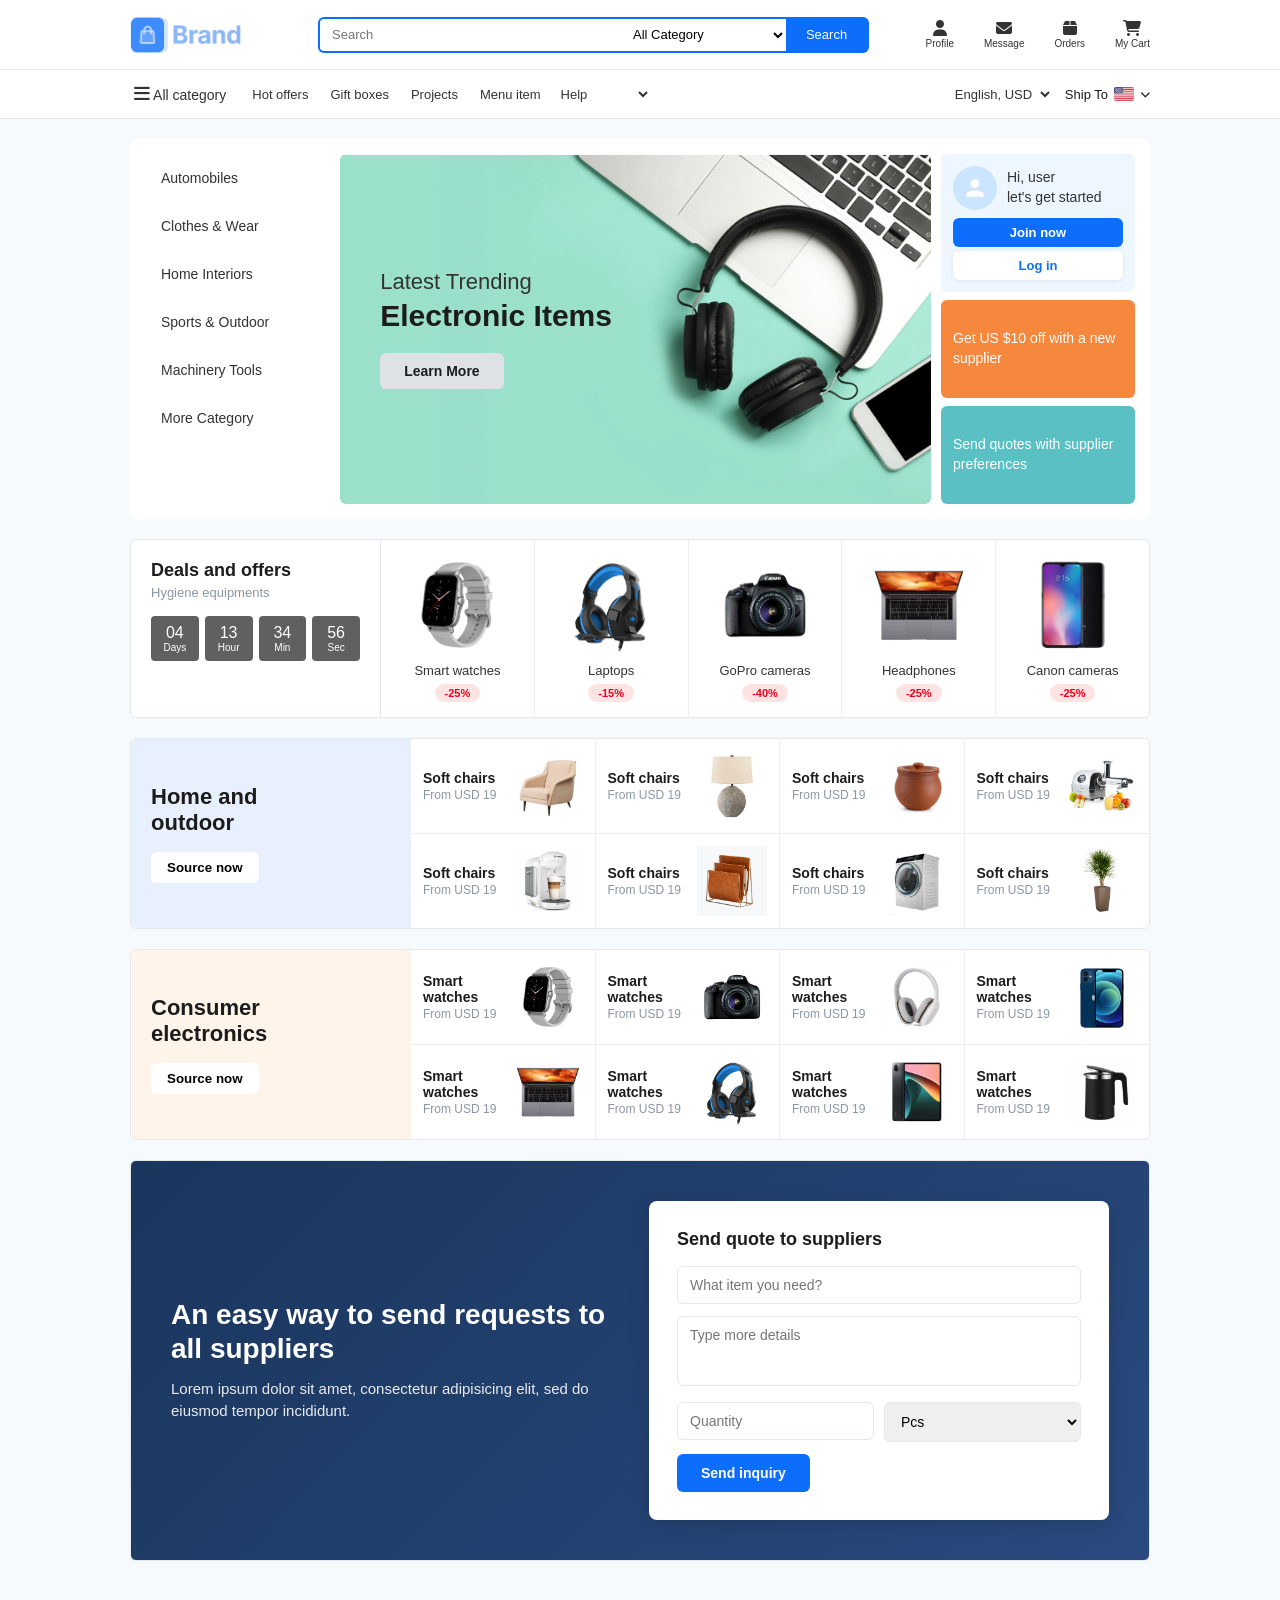
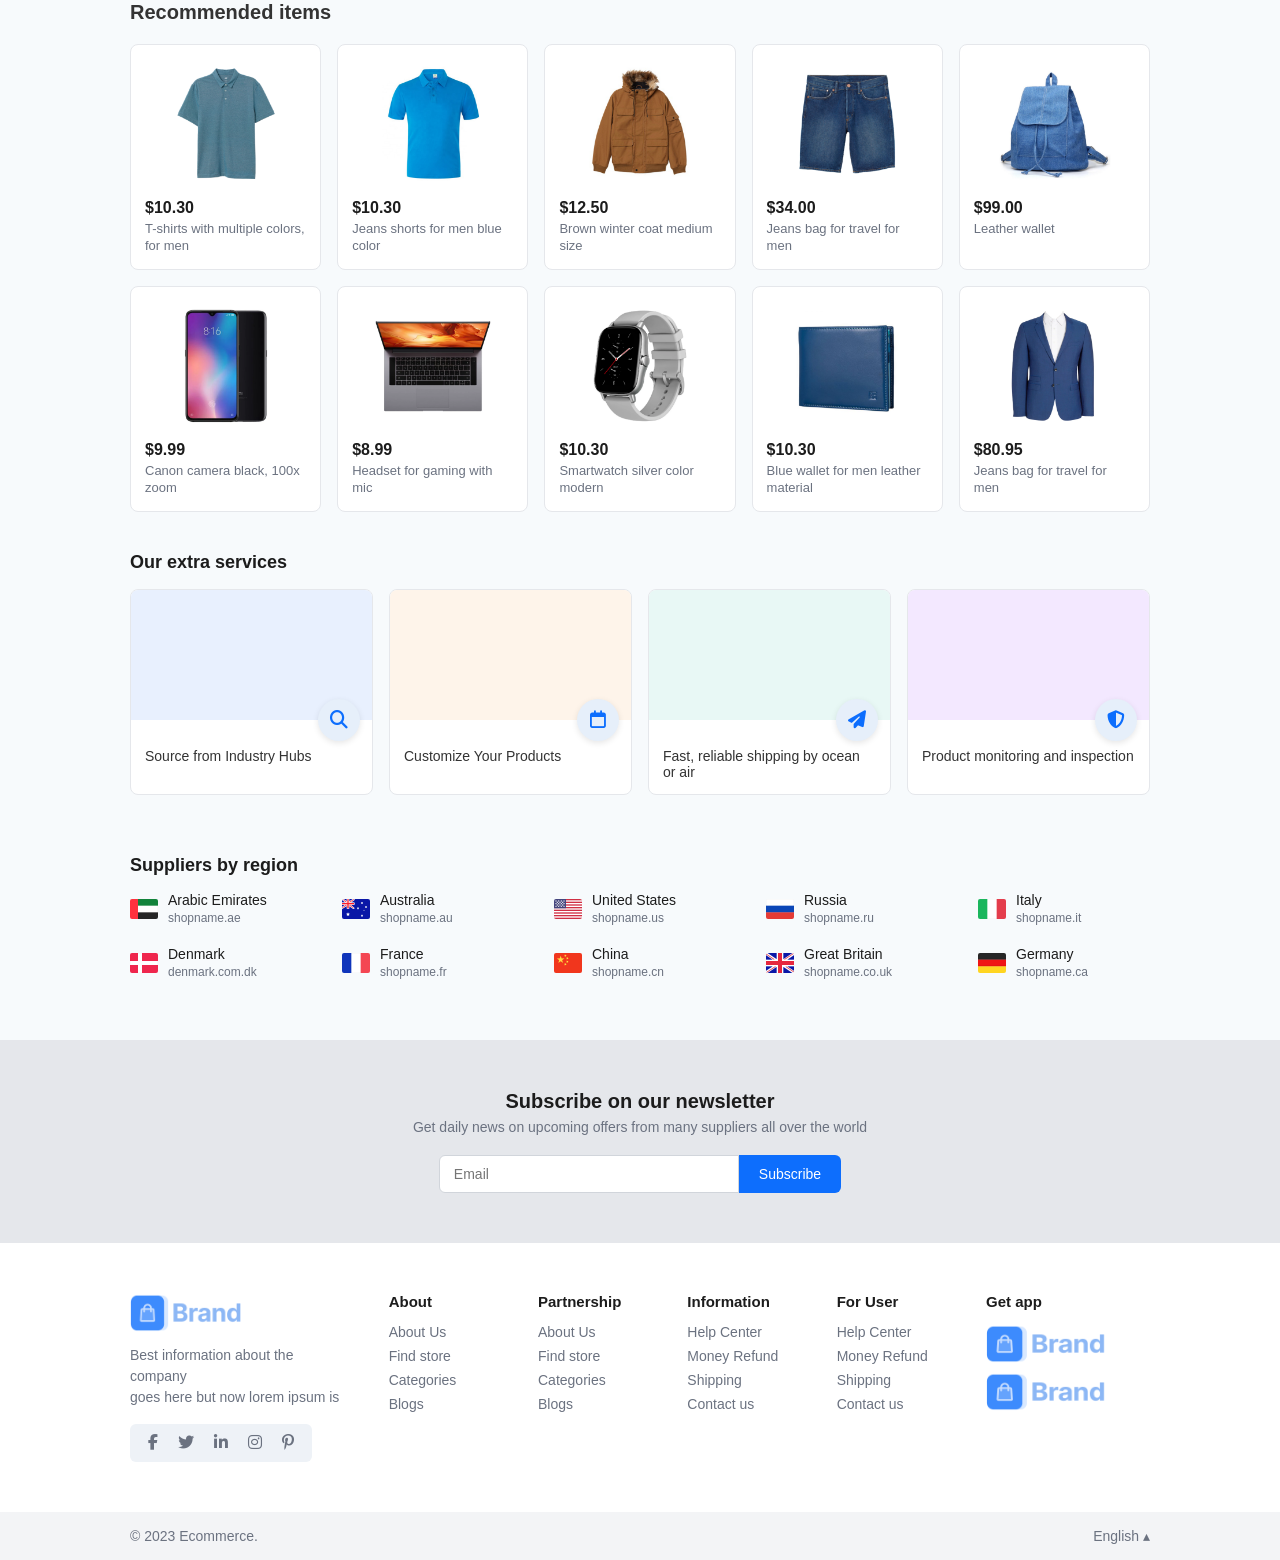
==== index.html @ 54fa9e5b "Initial commit: complete ecommerce frontend with Home, Product Listing, Product Details, and Cart pa" ====
<!DOCTYPE html>
<html lang="en">
<head>
  <meta charset="UTF-8">
  <meta name="viewport" content="width=device-width, initial-scale=1.0">
  <title>Ecommerce - Home</title>
  <link rel="stylesheet" href="https://cdnjs.cloudflare.com/ajax/libs/font-awesome/6.5.0/css/all.min.css">
  <link rel="stylesheet" href="style.css">
</head>
<body>

<header>
  <div id="header">
    <button id="hamburger" class="ham" aria-label="Open menu">
      <i class="fa-solid fa-bars"></i>
    </button>
    <div class="logo">
      <a href="index.html"><img src="assets/Layout/Brand/logo-colored.png" alt="logo"></a>
    </div>
    <form class="search_bar" role="search">
      <input class="search" type="search" placeholder="Search">
      <select class="category">
        <option>All Category</option>
        <option>Clothing</option>
        <option>Tech Devices</option>
        <option>Home Interior</option>
      </select>
      <button class="search_btn" type="submit">Search</button>
    </form>
    <div class="head-icons">
      <a href="#" class="icon"><i class="fa-solid fa-user"></i><span>Profile</span></a>
      <a href="#" class="icon"><i class="fa-solid fa-envelope"></i><span>Message</span></a>
      <a href="#" class="icon"><i class="fa-solid fa-box"></i><span>Orders</span></a>
      <a href="cart.html" class="icon"><i class="fa-solid fa-cart-shopping"></i><span>My Cart</span></a>
    </div>
  </div>
</header>

<nav id="mobile-drawer" class="mobile-drawer" aria-hidden="true">
  <button id="drawer-close" class="drawer-close"><i class="fa-solid fa-xmark"></i></button>
  <ul>
    <li><a href="list_view.html">All category</a></li>
    <li><a href="#">Hot offers</a></li>
    <li><a href="#">Gift boxes</a></li>
    <li><a href="#">Projects</a></li>
    <li><a href="#">Help</a></li>
  </ul>
</nav>

<div class="main-nav">
  <div class="main-nav-inner">
    <div class="nav-left">
      <button class="hamburger">
        <a href="list_view.html"><i class="fas fa-bars"></i><span> All category</span></a>
      </button>
      <ul class="nav-links">
        <li><a href="list_view.html">Hot offers</a></li>
        <li><a href="list_view.html">Gift boxes</a></li>
        <li><a href="list_view.html">Projects</a></li>
        <li><a href="list_view.html">Menu item</a></li>
        <li>
          <select>
            <option>Help</option>
            <option>Help Center</option>
            <option>Contact Us</option>
            <option>How to Buy</option>
          </select>
        </li>
      </ul>
    </div>
    <div class="nav-right">
      <select>
        <option>English, USD</option>
        <option>Urdu, PKR</option>
      </select>
      <div class="ship-to" id="shipToDropdown">
        <span>Ship To</span>
        <img src="assets/Layout1/Image/flags/us.png" alt="US" class="flag-icon">
        <i class="fa-solid fa-chevron-down" style="font-size:10px"></i>
        <div class="dropdown-content" id="shipDropdown">
          <a href="#" data-flag="us"><img src="assets/Layout1/Image/flags/us.png" alt="US"> United States</a>
          <a href="#" data-flag="de"><img src="assets/Layout1/Image/flags/de.png" alt="DE"> Germany</a>
          <a href="#" data-flag="ae"><img src="assets/Layout1/Image/flags/ae.png" alt="AE"> UAE</a>
          <a href="#" data-flag="gb"><img src="assets/Layout1/Image/flags/gb.png" alt="GB"> United Kingdom</a>
          <a href="#" data-flag="cn"><img src="assets/Layout1/Image/flags/cn.png" alt="CN"> China</a>
        </div>
      </div>
    </div>
  </div>
</div>

<div class="hero_section">

  <div class="section1">
    <div class="type_list">
      <ul>
        <li><a href="#">Automobiles</a></li>
        <li><a href="#">Clothes & Wear</a></li>
        <li><a href="#">Home Interiors</a></li>
        <li><a href="#">Sports & Outdoor</a></li>
        <li><a href="#">Machinery Tools</a></li>
        <li><a href="#">More Category</a></li>
      </ul>
    </div>
    <div class="image_sec">
      <div class="img_content">
        <p class="p">Latest Trending</p>
        <h2>Electronic Items</h2>
        <button class="learn-more">Learn More</button>
      </div>
    </div>
    <div class="widget-container">
      <div class="card card-user">
        <div class="user-header">
          <div class="avatar">
            <svg viewBox="0 0 24 24"><path d="M12 12c2.21 0 4-1.79 4-4s-1.79-4-4-4-4 1.79-4 4 1.79 4 4 4zm0 2c-2.67 0-8 1.34-8 4v2h16v-2c0-2.66-5.33-4-8-4z"/></svg>
          </div>
          <div class="greeting">Hi, user<br>let's get started</div>
        </div>
        <div class="btn-group">
          <button class="btn btn-primary">Join now</button>
          <button class="btn btn-secondary">Log in</button>
        </div>
      </div>
      <div class="card card-promo">
        <p>Get US $10 off with a new supplier</p>
      </div>
      <div class="card card-quote">
        <p>Send quotes with supplier preferences</p>
      </div>
    </div>
  </div>

  <div class="section-wrapper">
    <div class="deals-info">
      <h3>Deals and offers</h3>
      <p>Hygiene equipments</p>
      <div class="countdown">
        <div class="timer-box">04 <span>Days</span></div>
        <div class="timer-box">13 <span>Hour</span></div>
        <div class="timer-box">34 <span>Min</span></div>
        <div class="timer-box">56 <span>Sec</span></div>
      </div>
    </div>
    <div class="deals-flex-container">
      <div class="deal-item">
        <img src="assets/Image/tech/tech-8.png" alt="Watch">
        <p>Smart watches</p>
        <span class="discount-tag">-25%</span>
      </div>
      <div class="deal-item">
        <img src="assets/Image/tech/tech-5.png" alt="Laptop">
        <p>Laptops</p>
        <span class="discount-tag">-15%</span>
      </div>
      <div class="deal-item">
        <img src="assets/Image/tech/tech-6.png" alt="GoPro">
        <p>GoPro cameras</p>
        <span class="discount-tag">-40%</span>
      </div>
      <div class="deal-item">
        <img src="assets/Image/tech/tech-7.png" alt="Headphones">
        <p>Headphones</p>
        <span class="discount-tag">-25%</span>
      </div>
      <div class="deal-item">
        <img src="assets/Image/tech/tech-3.png" alt="Camera">
        <p>Canon cameras</p>
        <span class="discount-tag">-25%</span>
      </div>
    </div>
  </div>

  <div class="section-wrapper">
    <div class="banner-side" style="background:#e8f0fe;">
      <div class="banner_content">
        <h3>Home and <br> outdoor</h3>
        <button class="source-btn">Source now</button>
      </div>
    </div>
    <div class="items-container-flex">
      <div class="flex-item">
        <div class="text"><h4>Soft chairs</h4><p>From USD 19</p></div>
        <img src="assets/Image/interior/interior-1.png" alt="">
      </div>
      <div class="flex-item">
        <div class="text"><h4>Soft chairs</h4><p>From USD 19</p></div>
        <img src="assets/Image/interior/interior-6.png" alt="">
      </div>
      <div class="flex-item">
        <div class="text"><h4>Soft chairs</h4><p>From USD 19</p></div>
        <img src="assets/Image/interior/interior-3.png" alt="">
      </div>
      <div class="flex-item">
        <div class="text"><h4>Soft chairs</h4><p>From USD 19</p></div>
        <img src="assets/Image/interior/interior-9.png" alt="">
      </div>
      <div class="flex-item">
        <div class="text"><h4>Soft chairs</h4><p>From USD 19</p></div>
        <img src="assets/Image/interior/interior-8.png" alt="">
      </div>
      <div class="flex-item">
        <div class="text"><h4>Soft chairs</h4><p>From USD 19</p></div>
        <img src="assets/Image/interior/interior-7.png" alt="">
      </div>
      <div class="flex-item">
        <div class="text"><h4>Soft chairs</h4><p>From USD 19</p></div>
        <img src="assets/Image/interior/interior-10.png" alt="">
      </div>
      <div class="flex-item">
        <div class="text"><h4>Soft chairs</h4><p>From USD 19</p></div>
        <img src="assets/Image/interior/interior-4.png" alt="">
      </div>
    </div>
  </div>

  <div class="section-wrapper">
    <div class="banner-side" style="background:#fef4ea;">
      <div class="banner_content">
        <h3>Consumer <br> electronics</h3>
        <button class="source-btn">Source now</button>
      </div>
    </div>
    <div class="items-container-flex">
      <div class="flex-item">
        <div class="text"><h4>Smart watches</h4><p>From USD 19</p></div>
        <img src="assets/Image/tech/tech-8.png" alt="">
      </div>
      <div class="flex-item">
        <div class="text"><h4>Smart watches</h4><p>From USD 19</p></div>
        <img src="assets/Image/tech/tech-6.png" alt="">
      </div>
      <div class="flex-item">
        <div class="text"><h4>Smart watches</h4><p>From USD 19</p></div>
        <img src="assets/Image/tech/tech-9.png" alt="">
      </div>
      <div class="flex-item">
        <div class="text"><h4>Smart watches</h4><p>From USD 19</p></div>
        <img src="assets/Image/tech/tech-4.png" alt="">
      </div>
      <div class="flex-item">
        <div class="text"><h4>Smart watches</h4><p>From USD 19</p></div>
        <img src="assets/Image/tech/tech-7.png" alt="">
      </div>
      <div class="flex-item">
        <div class="text"><h4>Smart watches</h4><p>From USD 19</p></div>
        <img src="assets/Image/tech/tech-5.png" alt="">
      </div>
      <div class="flex-item">
        <div class="text"><h4>Smart watches</h4><p>From USD 19</p></div>
        <img src="assets/Image/tech/tech-2.png" alt="">
      </div>
      <div class="flex-item">
        <div class="text"><h4>Smart watches</h4><p>From USD 19</p></div>
        <img src="assets/Image/tech/tech-10.png" alt="">
      </div>
    </div>
  </div>

  <div class="section-wrapper section-5">
    <div class="inquiry-content">
      <h2>An easy way to send requests to all suppliers</h2>
      <p>Lorem ipsum dolor sit amet, consectetur adipisicing elit, sed do eiusmod tempor incididunt.</p>
    </div>
    <div class="inquiry-form-card">
      <h3>Send quote to suppliers</h3>
      <form action="#">
        <div class="form-group">
          <input type="text" placeholder="What item you need?">
        </div>
        <div class="form-group">
          <textarea placeholder="Type more details"></textarea>
        </div>
        <div class="form-row-flex">
          <div class="form-group">
            <input type="number" placeholder="Quantity">
          </div>
          <div class="form-group">
            <select>
              <option>Pcs</option>
              <option>Kg</option>
              <option>Ltr</option>
            </select>
          </div>
        </div>
        <button type="submit" class="btn-inquiry">Send inquiry</button>
      </form>
    </div>
  </div>

  <div class="main-Section_6">
    <h2 class="ttl">Recommended items</h2>
    <div class="grid-container" id="grid-container"></div>
  </div>

  <div class="services-wrapper">
    <h3>Our extra services</h3>
    <div class="services-grid">
      <div class="service-card">
        <div class="service-img" style="background:#e8f0fe;">
          <div class="service-icon"><i class="fa-solid fa-magnifying-glass"></i></div>
        </div>
        <div class="service-body">Source from Industry Hubs</div>
      </div>
      <div class="service-card">
        <div class="service-img" style="background:#fef4ea;">
          <div class="service-icon"><i class="fa-regular fa-calendar"></i></div>
        </div>
        <div class="service-body">Customize Your Products</div>
      </div>
      <div class="service-card">
        <div class="service-img" style="background:#e8f8f5;">
          <div class="service-icon"><i class="fa-solid fa-paper-plane"></i></div>
        </div>
        <div class="service-body">Fast, reliable shipping by ocean or air</div>
      </div>
      <div class="service-card">
        <div class="service-img" style="background:#f3e8ff;">
          <div class="service-icon"><i class="fa-solid fa-shield-halved"></i></div>
        </div>
        <div class="service-body">Product monitoring and inspection</div>
      </div>
    </div>
  </div>

  <div class="suppliers">
    <h3>Suppliers by region</h3>
    <div class="suppliers-grid">
      <div class="supplier"><img src="assets/Layout1/Image/flags/ae.png"><div><span>Arabic Emirates</span><small>shopname.ae</small></div></div>
      <div class="supplier"><img src="assets/Layout1/Image/flags/au.png"><div><span>Australia</span><small>shopname.au</small></div></div>
      <div class="supplier"><img src="assets/Layout1/Image/flags/us.png"><div><span>United States</span><small>shopname.us</small></div></div>
      <div class="supplier"><img src="assets/Layout1/Image/flags/ru.png"><div><span>Russia</span><small>shopname.ru</small></div></div>
      <div class="supplier"><img src="assets/Layout1/Image/flags/it.png"><div><span>Italy</span><small>shopname.it</small></div></div>
      <div class="supplier"><img src="assets/Layout1/Image/flags/dk.png"><div><span>Denmark</span><small>denmark.com.dk</small></div></div>
      <div class="supplier"><img src="assets/Layout1/Image/flags/fr.png"><div><span>France</span><small>shopname.fr</small></div></div>
      <div class="supplier"><img src="assets/Layout1/Image/flags/cn.png"><div><span>China</span><small>shopname.cn</small></div></div>
      <div class="supplier"><img src="assets/Layout1/Image/flags/gb.png"><div><span>Great Britain</span><small>shopname.co.uk</small></div></div>
      <div class="supplier"><img src="assets/Layout1/Image/flags/de.png"><div><span>Germany</span><small>shopname.ca</small></div></div>
    </div>
  </div>

</div>

<div class="newsletter">
  <div class="newsletter-inner">
    <h3>Subscribe on our newsletter</h3>
    <p>Get daily news on upcoming offers from many suppliers all over the world</p>
    <div class="newsletter-form">
      <input type="email" placeholder="Email">
      <button>Subscribe</button>
    </div>
  </div>
</div>

<div class="footer">
  <div class="footer-grid">
    <div>
      <div class="brand"><img src="assets/Layout/Brand/logo-colored.png" alt=""></div>
      <p>Best information about the company <br> goes here but now lorem ipsum is</p>
      <div class="social">
        <a href="#"><i class="fa-brands fa-facebook-f"></i></a>
        <a href="#"><i class="fa-brands fa-twitter"></i></a>
        <a href="#"><i class="fa-brands fa-linkedin-in"></i></a>
        <a href="#"><i class="fa-brands fa-instagram"></i></a>
        <a href="#"><i class="fa-brands fa-pinterest-p"></i></a>
      </div>
    </div>
    <div>
      <h6>About</h6>
      <ul>
        <li>About Us</li>
        <li>Find store</li>
        <li>Categories</li>
        <li>Blogs</li>
      </ul>
    </div>
    <div>
      <h6>Partnership</h6>
      <ul>
        <li>About Us</li>
        <li>Find store</li>
        <li>Categories</li>
        <li>Blogs</li>
      </ul>
    </div>
    <div>
      <h6>Information</h6>
      <ul>
        <li>Help Center</li>
        <li>Money Refund</li>
        <li>Shipping</li>
        <li>Contact us</li>
      </ul>
    </div>
    <div>
      <h6>For User</h6>
      <ul>
        <li>Help Center</li>
        <li>Money Refund</li>
        <li>Shipping</li>
        <li>Contact us</li>
      </ul>
    </div>
    <div class="apps">
      <h6>Get app</h6>
      <img src="assets/Layout/Brand/logo-colored.png" alt="App Store" style="height:40px;margin-bottom:8px">
      <img src="assets/Layout/Brand/logo-colored.png" alt="Google Play" style="height:40px">
    </div>
  </div>
</div>

<div class="bottom-bar">
  <div class="bottom-inner">
    <span>&copy; 2023 Ecommerce.</span>
    <span>English &blacktriangle;</span>
  </div>
</div>

<script src="script.js"></script>
</body>
</html>
---- style.css ----
* {
  margin: 0;
  padding: 0;
  box-sizing: border-box;
}

body {
  font-family: -apple-system, BlinkMacSystemFont, "Segoe UI", Roboto, Helvetica, Arial, sans-serif;
  background: #f7fafc;
  color: #1c1c1c;
  width: 100%;
}

a { text-decoration: none; color: inherit; }
ul { list-style: none; }
img { max-width: 100%; display: block; }
button { cursor: pointer; font-family: inherit; }
input, select, textarea { font-family: inherit; outline: none; }

.container {
  max-width: 1440px;
  margin: 0 auto;
  padding: 0 130px;
}

header {
  width: 100%;
  height: 70px;
  background: #fff;
  border-bottom: 1px solid #e5e7eb;
  display: flex;
  align-items: center;
}

#header {
  display: flex;
  align-items: center;
  justify-content: space-between;
  width: 100%;
  max-width: 1440px;
  margin: 0 auto;
  padding: 0 130px;
  height: 50px;
}

.ham { display: none; background: none; border: none; font-size: 22px; color: #333; }

.logo img { height: 40px; width: auto; }

.search_bar {
  display: flex;
  align-items: center;
  width: 54%;
  height: 36px;
}

.search_bar .search {
  width: 55%;
  height: 100%;
  padding: 0 12px;
  border: 2px solid #0d6efd;
  border-right: none;
  border-radius: 6px 0 0 6px;
  font-size: 13px;
}

.search_bar .category {
  width: 30%;
  height: 100%;
  border: 2px solid #0d6efd;
  border-left: none;
  border-right: none;
  padding: 0 8px;
  font-size: 13px;
  background: #fff;
  cursor: pointer;
}

.search_btn {
  width: 15%;
  height: 100%;
  border: 2px solid #0d6efd;
  border-left: none;
  border-radius: 0 6px 6px 0;
  background: #0d6efd;
  color: #fff;
  font-size: 13px;
  font-weight: 500;
  transition: background 0.2s;
}

.search_btn:hover { background: #0b5ed7; }

.head-icons {
  width: 22%;
  display: flex;
  justify-content: space-between;
}

.head-icons .icon {
  display: flex;
  flex-direction: column;
  align-items: center;
  font-size: 10px;
  color: #333;
  transition: color 0.2s;
}

.head-icons .icon i { font-size: 16px; margin-bottom: 2px; }
.head-icons .icon:hover { color: #0d6efd; }

.main-nav {
  width: 100%;
  background: #fff;
  border-bottom: 1px solid #e5e7eb;
  display: flex;
  justify-content: center;
}

.main-nav-inner {
  display: flex;
  justify-content: space-between;
  align-items: center;
  width: 100%;
  max-width: 1440px;
  padding: 0 130px;
  height: 48px;
}

.nav-left { display: flex; align-items: center; gap: 4px; }

.hamburger {
  display: flex;
  align-items: center;
  gap: 6px;
  background: none;
  border: none;
  font-size: 14px;
  font-weight: 500;
  color: #333;
  padding: 4px 12px 4px 4px;
}

.hamburger i { font-size: 18px; }
.hamburger:hover { color: #0d6efd; }

.nav-links { display: flex; align-items: center; gap: 2px; }

.nav-links li a {
  font-size: 13px;
  color: #333;
  padding: 6px 10px;
  border-radius: 4px;
  transition: all 0.2s;
}

.nav-links li a:hover { color: #0d6efd; background: #f0f4ff; }

.nav-links select {
  font-size: 13px;
  border: none;
  background: none;
  padding: 6px 4px;
  cursor: pointer;
  color: #333;
}

.nav-right { display: flex; align-items: center; gap: 12px; }

.nav-right select {
  font-size: 13px;
  border: none;
  background: none;
  cursor: pointer;
  color: #333;
  padding: 4px;
}

.ship-to {
  display: flex;
  align-items: center;
  gap: 6px;
  font-size: 13px;
  cursor: pointer;
  position: relative;
}

.ship-to .flag-icon { width: 20px; height: 14px; object-fit: cover; border-radius: 2px; }

.dropdown-content {
  display: none;
  position: absolute;
  top: 100%;
  left: 0;
  background: #fff;
  border: 1px solid #e5e7eb;
  border-radius: 6px;
  box-shadow: 0 4px 12px rgba(0,0,0,0.1);
  z-index: 100;
  min-width: 160px;
}

.dropdown-content.show { display: block; }

.dropdown-content a {
  display: flex;
  align-items: center;
  gap: 8px;
  padding: 8px 12px;
  font-size: 13px;
  transition: background 0.2s;
}

.dropdown-content a:hover { background: #f0f4ff; }

.dropdown-content a img { width: 20px; height: 14px; object-fit: cover; border-radius: 2px; }

.hero_section {
  max-width: 1440px;
  margin: 0 auto;
  padding: 20px 130px;
  display: flex;
  flex-direction: column;
  gap: 20px;
}

.section1 {
  display: flex;
  gap: 10px;
  background: #fff;
  border-radius: 6px;
  padding: 15px;
  height: 380px;
}

.type_list {
  width: 21%;
  height: 100%;
}

.type_list ul { display: flex; flex-direction: column; }

.type_list ul li {
  padding: 8px 0 8px 4px;
}

.type_list ul li a {
  font-size: 14px;
  color: #333;
  padding: 8px 12px;
  border-radius: 6px;
  display: block;
  transition: all 0.2s;
}

.type_list ul li a:hover {
  color: #0d6efd;
  background: #f0f4ff;
  font-weight: 500;
}

.image_sec {
  width: 67%;
  height: 100%;
  background-image: url('assets/Image/backgrounds/hero-banner.png');
  background-size: cover;
  background-position: center;
  border-radius: 6px;
  display: flex;
  align-items: center;
}

.img_content { margin-left: 40px; }

.img_content .p {
  font-size: 22px;
  font-weight: 500;
  color: #333;
}

.img_content h2 {
  font-size: 30px;
  font-weight: 700;
  color: #1c1c1c;
  margin-top: 4px;
}

.img_content .learn-more {
  margin-top: 20px;
  padding: 10px 24px;
  font-size: 14px;
  font-weight: 600;
  color: #1c1c1c;
  background: #dee2e7;
  border: none;
  border-radius: 6px;
  transition: all 0.3s;
}

.img_content .learn-more:hover {
  color: #fff;
  background: #0d6efd;
}

.widget-container {
  width: 22%;
  height: 100%;
  display: flex;
  flex-direction: column;
  gap: 8px;
}

.card {
  border-radius: 6px;
  padding: 12px;
  flex: 1;
  display: flex;
  flex-direction: column;
  justify-content: center;
}

.card-user { background: #eef7ff; }

.user-header {
  display: flex;
  align-items: center;
  gap: 10px;
  margin-bottom: 8px;
}

.avatar {
  width: 44px;
  height: 44px;
  background: #cce5ff;
  border-radius: 50%;
  display: flex;
  align-items: center;
  justify-content: center;
}

.avatar svg { width: 26px; height: 26px; fill: #fff; }

.greeting { font-size: 14px; color: #333; line-height: 1.4; }

.btn-group { display: flex; flex-direction: column; gap: 4px; }

.btn { width: 100%; padding: 7px; border-radius: 6px; font-size: 13px; font-weight: 600; border: none; transition: all 0.3s; }

.btn-primary { background: #0d6efd; color: #fff; }
.btn-primary:hover { background: #0b5ed7; }

.btn-secondary { background: #fff; color: #0d6efd; box-shadow: 0 1px 4px rgba(0,0,0,0.08); }
.btn-secondary:hover { background: #f0f4ff; }

.card-promo { background: #f5883d; color: #fff; }
.card-promo p { font-size: 14px; line-height: 1.4; }

.card-quote { background: #5bc0c4; color: #fff; }
.card-quote p { font-size: 14px; line-height: 1.4; }

.section-wrapper {
  background: #fff;
  border: 1px solid #e5e7eb;
  border-radius: 6px;
  overflow: hidden;
  display: flex;
}

.deals-info {
  width: 250px;
  padding: 20px;
  border-right: 1px solid #e5e7eb;
  flex-shrink: 0;
}

.deals-info h3 { font-size: 18px; font-weight: 600; margin-bottom: 4px; }
.deals-info p { font-size: 13px; color: #8b96a5; }

.countdown {
  display: flex;
  gap: 6px;
  margin-top: 16px;
}

.timer-box {
  background: #606060;
  color: #fff;
  padding: 8px;
  border-radius: 4px;
  text-align: center;
  width: 48px;
}

.timer-box span { font-size: 10px; display: block; }

.deals-flex-container {
  display: flex;
  flex: 1;
}

.deal-item {
  flex: 1;
  padding: 15px;
  text-align: center;
  border-right: 1px solid #eee;
  display: flex;
  flex-direction: column;
  align-items: center;
  justify-content: center;
}

.deal-item:last-child { border-right: none; }

.deal-item img {
  width: 100px;
  height: 100px;
  object-fit: contain;
  transition: transform 0.3s;
}

.deal-item:hover img { transform: scale(1.15); }

.deal-item p { font-size: 13px; color: #333; margin-top: 8px; }

.discount-tag {
  background: #ffe3e3;
  color: #eb001b;
  padding: 3px 10px;
  border-radius: 20px;
  font-size: 11px;
  margin-top: 6px;
  font-weight: 600;
}

.banner-side {
  width: 280px;
  flex-shrink: 0;
  background-size: cover;
  background-position: center;
  display: flex;
  align-items: center;
}

.banner_content { margin-left: 20px; }

.banner_content h3 {
  font-size: 22px;
  font-weight: 700;
  color: #1c1c1c;
  line-height: 1.2;
}

.source-btn {
  background: #fff;
  border: none;
  padding: 8px 16px;
  border-radius: 6px;
  margin-top: 16px;
  font-weight: 600;
  cursor: pointer;
  transition: all 0.3s;
}

.source-btn:hover { background: #0d6efd; color: #fff; }

.items-container-flex {
  display: flex;
  flex-wrap: wrap;
  flex: 1;
}

.flex-item {
  width: 25%;
  padding: 12px;
  border-right: 1px solid #eee;
  border-bottom: 1px solid #eee;
  display: flex;
  justify-content: space-between;
  align-items: center;
}

.flex-item:nth-child(4n) { border-right: none; }
.flex-item:nth-last-child(-n+4) { border-bottom: none; }

.flex-item .text h4 { font-size: 14px; font-weight: 600; }
.flex-item .text p { font-size: 12px; color: #8b96a5; margin-top: 2px; }

.flex-item img {
  width: 70px;
  height: 70px;
  object-fit: contain;
  transition: transform 0.3s;
}

.flex-item:hover img { transform: scale(1.2); }

.section-5 {
  display: flex;
  justify-content: space-between;
  align-items: center;
  padding: 40px;
  background: linear-gradient(135deg, #1a365d 0%, #2a4a7f 100%);
  color: #fff;
  min-height: 320px;
}

.inquiry-content { max-width: 440px; }

.inquiry-content h2 {
  font-size: 28px;
  font-weight: 600;
  line-height: 1.2;
  margin-bottom: 12px;
}

.inquiry-content p {
  font-size: 15px;
  opacity: 0.9;
  line-height: 1.5;
}

.inquiry-form-card {
  background: #fff;
  padding: 28px;
  border-radius: 8px;
  width: 460px;
  color: #1c1c1c;
  box-shadow: 0 4px 20px rgba(0,0,0,0.15);
}

.inquiry-form-card h3 {
  font-size: 18px;
  margin-bottom: 16px;
  font-weight: 600;
}

.form-group { margin-bottom: 12px; }

.form-group input,
.form-group textarea,
.form-group select {
  width: 100%;
  padding: 10px 12px;
  border: 1px solid #e3e8ee;
  border-radius: 6px;
  font-size: 14px;
}

.form-group textarea { height: 70px; resize: none; }

.form-row-flex { display: flex; gap: 10px; }
.form-row-flex .form-group { flex: 1; }

.btn-inquiry {
  background: #0d6efd;
  color: #fff;
  border: none;
  padding: 11px 24px;
  border-radius: 6px;
  font-weight: 600;
  font-size: 14px;
  transition: background 0.2s;
}

.btn-inquiry:hover { background: #0b5ed7; }

.main-Section_6 { margin-top: 20px; }

.ttl {
  font-size: 20px;
  font-weight: 600;
  margin-bottom: 20px;
  color: #333;
}

.grid-container {
  display: grid;
  grid-template-columns: repeat(5, 1fr);
  gap: 16px;
}

.product-card1 {
  background: #fff;
  border: 1px solid #e5e7eb;
  border-radius: 8px;
  padding: 14px;
  display: flex;
  flex-direction: column;
  transition: box-shadow 0.3s, transform 0.3s;
}

.product-card1:hover {
  box-shadow: 0 4px 12px rgba(0,0,0,0.1);
  transform: translateY(-2px);
}

.img-box {
  height: 130px;
  display: flex;
  align-items: center;
  justify-content: center;
  margin-bottom: 10px;
}

.img-box img {
  max-height: 100%;
  max-width: 100%;
  object-fit: contain;
  transition: transform 0.3s;
}

.img-box:hover img { transform: scale(1.15); }

.product-card1 .price {
  font-weight: 700;
  font-size: 16px;
  color: #1c1c1c;
}

.product-card1 .desc {
  font-size: 13px;
  color: #6b7280;
  margin-top: 4px;
  line-height: 1.3;
}

.services-wrapper { margin-top: 20px; }
.services-wrapper h3 { font-size: 18px; font-weight: 600; margin-bottom: 16px; }

.services-grid {
  display: grid;
  grid-template-columns: repeat(4, 1fr);
  gap: 16px;
}

.service-card {
  border: 1px solid #e5e7eb;
  background: #fff;
  border-radius: 8px;
  overflow: hidden;
  transition: box-shadow 0.3s, transform 0.3s;
}

.service-card:hover {
  box-shadow: 0 4px 12px rgba(0,0,0,0.1);
  transform: translateY(-2px);
}

.service-img {
  height: 130px;
  background-size: cover;
  background-position: center;
  position: relative;
}

.service-icon {
  width: 42px;
  height: 42px;
  background: #e6effa;
  border-radius: 50%;
  display: flex;
  align-items: center;
  justify-content: center;
  position: absolute;
  right: 12px;
  bottom: -21px;
  box-shadow: 0 2px 6px rgba(0,0,0,0.1);
}

.service-icon i { font-size: 18px; color: #0d6efd; }

.service-body {
  padding: 28px 14px 14px;
  font-size: 14px;
  font-weight: 500;
  color: #333;
}

.suppliers { margin: 40px 0; }
.suppliers h3 { font-size: 18px; font-weight: 600; margin-bottom: 16px; }

.suppliers-grid {
  display: grid;
  grid-template-columns: repeat(5, 1fr);
  gap: 20px 40px;
}

.supplier {
  display: flex;
  align-items: center;
  gap: 10px;
}

.supplier img { width: 28px; height: 20px; object-fit: cover; border-radius: 2px; }

.supplier span {
  font-size: 14px;
  font-weight: 500;
  display: block;
}

.supplier small {
  font-size: 12px;
  color: #6b7280;
}

.newsletter {
  background: #e5e7eb;
  padding: 50px 0;
  text-align: center;
  width: 100%;
}

.newsletter-inner {
  max-width: 500px;
  margin: 0 auto;
}

.newsletter h3 { font-size: 20px; font-weight: 600; margin-bottom: 6px; }
.newsletter p { font-size: 14px; color: #6b7280; margin-bottom: 20px; }

.newsletter-form {
  display: flex;
  justify-content: center;
}

.newsletter-form input {
  padding: 10px 14px;
  width: 300px;
  border: 1px solid #d1d5db;
  border-radius: 6px 0 0 6px;
  font-size: 14px;
}

.newsletter-form button {
  padding: 10px 20px;
  border: none;
  background: #0d6efd;
  color: #fff;
  border-radius: 0 6px 6px 0;
  font-size: 14px;
  font-weight: 500;
  transition: background 0.2s;
}

.newsletter-form button:hover { background: #0b5ed7; }

.footer {
  background: #fff;
  padding: 50px 130px;
  width: 100%;
}

.footer-grid {
  display: grid;
  grid-template-columns: 2fr 1fr 1fr 1fr 1fr 1.5fr;
  gap: 40px;
  max-width: 1440px;
  margin: 0 auto;
}

.footer .brand img { height: 40px; margin-bottom: 12px; }

.footer p {
  font-size: 14px;
  color: #6b7280;
  line-height: 1.5;
  margin-bottom: 16px;
}

.social {
  display: flex;
  gap: 0;
  background: #eef2f7;
  border-radius: 6px;
  padding: 6px 8px;
  width: fit-content;
}

.social a {
  color: #6b7280;
  font-size: 16px;
  padding: 4px 10px;
  transition: color 0.2s;
}

.social a:hover { color: #0d6efd; }

.footer h6 {
  font-size: 15px;
  font-weight: 600;
  margin-bottom: 14px;
}

.footer ul li {
  font-size: 14px;
  color: #6b7280;
  margin-bottom: 8px;
  cursor: pointer;
  transition: color 0.2s;
}

.footer ul li:hover { color: #0d6efd; }

.apps img {
  width: 140px;
  margin-bottom: 8px;
}

.bottom-bar {
  background: #f3f4f6;
  padding: 16px 130px;
  width: 100%;
}

.bottom-inner {
  display: flex;
  justify-content: space-between;
  font-size: 14px;
  color: #6b7280;
  max-width: 1440px;
  margin: 0 auto;
}

/* ===== Product Listing Page ===== */
.listing-container {
  max-width: 1440px;
  margin: 0 auto;
  padding: 16px 130px 40px;
}

.breadcrumb {
  font-size: 13px;
  color: #888;
  margin-bottom: 16px;
}

.listing-layout {
  display: flex;
  gap: 24px;
}

.sidebar {
  width: 240px;
  flex-shrink: 0;
}

.filter-group {
  border-top: 1px solid #e5e7eb;
  padding: 16px 0;
}

.filter-group h3 {
  font-size: 14px;
  font-weight: 600;
  margin-bottom: 10px;
}

.filter-group ul { font-size: 13px; color: #555; }
.filter-group ul li { margin: 7px 0; cursor: pointer; }
.filter-group ul li:hover { color: #0d6efd; }

.filter-group label {
  display: flex;
  align-items: center;
  gap: 6px;
  font-size: 13px;
  margin: 6px 0;
  color: #444;
  cursor: pointer;
}

.see-all { color: #0d6efd; font-size: 12px; cursor: pointer; margin-top: 4px; }

.price-inputs { display: flex; gap: 6px; margin: 10px 0; }
.price-inputs input {
  width: 50%;
  padding: 7px;
  border: 1px solid #d1d5db;
  border-radius: 4px;
  font-size: 12px;
}

.apply-btn {
  width: 100%;
  padding: 7px;
  color: #0d6efd;
  background: #fff;
  border: 1px solid #d1d5db;
  border-radius: 4px;
  font-weight: 600;
  font-size: 12px;
  transition: all 0.2s;
}

.apply-btn:hover { background: #0d6efd; color: #fff; }

.listing-content { flex: 1; }

.top-bar {
  display: flex;
  justify-content: space-between;
  align-items: center;
  background: #fff;
  padding: 10px 16px;
  border: 1px solid #e5e7eb;
  border-radius: 6px;
  margin-bottom: 16px;
}

.top-bar .items-count { font-size: 13px; color: #6b7280; }

.top-bar .sort-select {
  font-size: 13px;
  padding: 4px 8px;
  border: 1px solid #d1d5db;
  border-radius: 4px;
  background: #fff;
}

.view-switchers {
  display: flex;
  border: 1px solid #d1d5db;
  border-radius: 4px;
  overflow: hidden;
}

.view-switchers button {
  padding: 6px 12px;
  background: #fff;
  border: none;
  border-right: 1px solid #d1d5db;
  font-size: 16px;
  cursor: pointer;
  color: #6b7280;
  transition: all 0.2s;
}

.view-switchers button:last-child { border-right: none; }
.view-switchers button.active { background: #e9ecef; color: #0d6efd; }

.tags {
  margin-bottom: 16px;
  display: flex;
  gap: 8px;
  flex-wrap: wrap;
}

.tags span {
  border: 1px solid #0d6efd;
  color: #444;
  padding: 4px 12px;
  border-radius: 4px;
  font-size: 12px;
  display: flex;
  align-items: center;
  gap: 6px;
  cursor: pointer;
}

.tags .clear-all { color: #0d6efd; border: none; font-weight: 600; }

.grid-view {
  display: grid;
  grid-template-columns: repeat(3, 1fr);
  gap: 16px;
}

.list-view {
  display: flex;
  flex-direction: column;
  gap: 12px;
}

.product-card {
  background: #fff;
  border: 1px solid #e5e7eb;
  border-radius: 6px;
  padding: 14px;
  position: relative;
  transition: box-shadow 0.3s;
}

.product-card:hover { box-shadow: 0 2px 8px rgba(0,0,0,0.08); }

.grid-view .product-img {
  width: 100%;
  height: 170px;
  object-fit: contain;
  margin-bottom: 10px;
}

.list-view .product-card {
  display: flex;
  gap: 20px;
  align-items: center;
}

.list-view .product-img {
  width: 160px;
  height: 160px;
  object-fit: contain;
  flex-shrink: 0;
}

.list-view .details { flex: 1; }
.list-view .description { font-size: 13px; color: #6b7280; margin: 6px 0; }

.product-card .price {
  font-weight: 700;
  font-size: 17px;
  color: #1c1c1c;
}

.old-price {
  color: #999;
  text-decoration: line-through;
  font-size: 13px;
  margin-left: 6px;
  font-weight: 400;
}

.product-card .title {
  font-size: 14px;
  margin: 6px 0;
  color: #333;
  font-weight: 500;
}

.rating {
  color: #ff9017;
  font-size: 13px;
  margin-bottom: 6px;
}

.wishlist {
  position: absolute;
  right: 12px;
  top: 12px;
  background: #fff;
  border: 1px solid #e5e7eb;
  padding: 5px 7px;
  border-radius: 4px;
  color: #0d6efd;
  cursor: pointer;
  font-size: 15px;
  transition: all 0.2s;
}

.wishlist:hover { background: #fee2e2; border-color: #fecaca; color: #ef4444; }

.pagination-bar {
  display: flex;
  justify-content: flex-end;
  align-items: center;
  gap: 12px;
  margin-top: 24px;
}

.pagination-info { font-size: 13px; color: #6b7280; }

.pagination-buttons {
  display: flex;
  border: 1px solid #d1d5db;
  border-radius: 6px;
  background: #fff;
  overflow: hidden;
}

.pagination-buttons button {
  padding: 7px 14px;
  border: none;
  border-right: 1px solid #d1d5db;
  background: #fff;
  cursor: pointer;
  font-size: 13px;
  transition: all 0.2s;
}

.pagination-buttons button:last-child { border-right: none; }
.pagination-buttons button.active { background: #0d6efd; color: #fff; }
.pagination-buttons button:hover:not(.active) { background: #f3f4f6; }

/* ===== Product Details Page ===== */
.product-detail-container {
  max-width: 1440px;
  margin: 0 auto;
  padding: 16px 130px 40px;
}

.detail-layout {
  display: flex;
  gap: 20px;
  margin-bottom: 20px;
}

.product-gallery {
  width: 340px;
  background: #fff;
  padding: 20px;
  border-radius: 6px;
  border: 1px solid #e5e7eb;
  flex-shrink: 0;
}

.main-image {
  width: 100%;
  height: 300px;
  display: flex;
  align-items: center;
  justify-content: center;
  margin-bottom: 12px;
  border: 1px solid #e5e7eb;
  border-radius: 4px;
  background: #f9fafb;
}

.main-image img {
  max-width: 100%;
  max-height: 100%;
  object-fit: contain;
}

.thumbnails {
  display: flex;
  gap: 8px;
}

.thumbnail {
  width: 48px;
  height: 48px;
  border: 1px solid #e5e7eb;
  border-radius: 4px;
  padding: 2px;
  cursor: pointer;
  transition: border-color 0.2s;
  background: #f9fafb;
}

.thumbnail.active { border-color: #0d6efd; }

.thumbnail img {
  width: 100%;
  height: 100%;
  object-fit: cover;
}

.product-info {
  flex: 1;
  background: #fff;
  padding: 20px;
  border-radius: 6px;
  border: 1px solid #e5e7eb;
}

.stock-status {
  color: #198754;
  font-size: 13px;
  font-weight: 500;
  display: flex;
  align-items: center;
  gap: 4px;
  margin-bottom: 8px;
}

.product-title {
  font-size: 20px;
  font-weight: 600;
  margin-bottom: 10px;
  line-height: 1.3;
}

.product-meta {
  display: flex;
  align-items: center;
  gap: 16px;
  font-size: 13px;
  color: #6b7280;
  margin-bottom: 16px;
}

.pricing-tiers {
  display: flex;
  background: #fef4ea;
  padding: 14px;
  border-radius: 6px;
  margin-bottom: 20px;
}

.tier {
  flex: 1;
  border-right: 1px solid #f2e2d5;
  padding: 0 14px;
}

.tier:last-child { border-right: none; }
.tier:first-child { padding-left: 0; color: #d9381e; }

.tier-price {
  font-size: 18px;
  font-weight: 700;
  margin-bottom: 2px;
}

.tier-qty { font-size: 12px; color: #888; }

.details-list {
  display: grid;
  grid-template-columns: 120px 1fr;
  gap: 10px;
  font-size: 14px;
  border-top: 1px solid #f0f0f0;
  padding-top: 16px;
}

.details-label { color: #888; }
.details-value { color: #333; }

.supplier-card {
  width: 280px;
  background: #fff;
  padding: 20px;
  border-radius: 6px;
  border: 1px solid #e5e7eb;
  flex-shrink: 0;
}

.supplier-header {
  display: flex;
  align-items: center;
  gap: 12px;
  margin-bottom: 16px;
  border-bottom: 1px solid #f0f0f0;
  padding-bottom: 14px;
}

.supplier-avatar {
  width: 40px;
  height: 40px;
  background: #c4f1e5;
  color: #1aa179;
  display: flex;
  align-items: center;
  justify-content: center;
  font-size: 20px;
  font-weight: bold;
  border-radius: 4px;
}

.supplier-name-block .title { font-size: 12px; color: #6b7280; }
.supplier-name-block .name { font-size: 14px; font-weight: 600; }

.supplier-features { margin-bottom: 16px; }
.supplier-features li {
  font-size: 13px;
  color: #6b7280;
  margin-bottom: 8px;
  display: flex;
  align-items: center;
  gap: 6px;
}

.supplier-card .btn {
  width: 100%;
  padding: 9px;
  text-align: center;
  border-radius: 4px;
  font-size: 14px;
  font-weight: 500;
  cursor: pointer;
  margin-bottom: 8px;
  border: 1px solid transparent;
  transition: all 0.2s;
}

.supplier-card .btn-primary { background: #0d6efd; color: #fff; }
.supplier-card .btn-primary:hover { background: #0b5ed7; }

.supplier-card .btn-outline {
  background: #fff;
  color: #0d6efd;
  border-color: #e5e7eb;
}

.supplier-card .btn-outline:hover { background: #f0f4ff; }

.save-for-later {
  text-align: center;
  font-size: 13px;
  color: #0d6efd;
  cursor: pointer;
  display: flex;
  align-items: center;
  justify-content: center;
  gap: 4px;
}

.detail-bottom {
  display: flex;
  gap: 20px;
  align-items: flex-start;
}

.detail-main-content {
  flex: 1;
  background: #fff;
  border-radius: 6px;
  border: 1px solid #e5e7eb;
}

.tabs {
  display: flex;
  border-bottom: 1px solid #e5e7eb;
  padding: 0 20px;
}

.tab {
  padding: 14px 20px;
  font-size: 14px;
  color: #6b7280;
  cursor: pointer;
  border-bottom: 2px solid transparent;
  transition: all 0.2s;
}

.tab.active { color: #0d6efd; border-bottom-color: #0d6efd; font-weight: 500; }

.tab-content { padding: 24px; }

.description-text {
  font-size: 14px;
  color: #6b7280;
  line-height: 1.6;
  margin-bottom: 20px;
}

.specs-table {
  width: 100%;
  border-collapse: collapse;
}

.specs-table td {
  border: 1px solid #e5e7eb;
  padding: 10px 14px;
  font-size: 13px;
}

.specs-table td:first-child {
  width: 30%;
  background: #fafafa;
  color: #6b7280;
}

.detail-sidebar {
  width: 280px;
  background: #fff;
  padding: 20px;
  border-radius: 6px;
  border: 1px solid #e5e7eb;
  flex-shrink: 0;
}

.detail-sidebar h4 {
  font-size: 14px;
  font-weight: 600;
  margin-bottom: 14px;
}

.rec-list { display: flex; flex-direction: column; gap: 14px; }

.rec-item {
  display: flex;
  gap: 10px;
  align-items: center;
}

.rec-img {
  width: 50px;
  height: 50px;
  border: 1px solid #e5e7eb;
  border-radius: 4px;
  display: flex;
  align-items: center;
  justify-content: center;
  background: #f9fafb;
  flex-shrink: 0;
}

.rec-img img { max-width: 90%; max-height: 90%; object-fit: contain; }

.rec-title {
  font-size: 13px;
  color: #333;
  margin-bottom: 2px;
  line-height: 1.2;
  display: -webkit-box;
  -webkit-line-clamp: 2;
  -webkit-box-orient: vertical;
  overflow: hidden;
}

.rec-price { font-size: 13px; color: #888; }

.related-products {
  background: #fff;
  border: 1px solid #e5e7eb;
  border-radius: 6px;
  padding: 20px;
  margin-top: 20px;
}

.related-title {
  font-size: 18px;
  font-weight: 600;
  margin-bottom: 20px;
}

.related-grid {
  display: grid;
  grid-template-columns: repeat(6, 1fr);
  gap: 16px;
}

.related-item {
  text-align: center;
}

.related-img-bg {
  background: #fff;
  border-radius: 6px;
  aspect-ratio: 1;
  display: flex;
  align-items: center;
  justify-content: center;
  margin-bottom: 8px;
  border: 1px solid #e5e7eb;
  padding: 8px;
}

.related-img-bg img {
  width: 100%;
  height: 100%;
  object-fit: contain;
}

.related-item-name {
  font-size: 13px;
  color: #555;
  margin-bottom: 4px;
  line-height: 1.3;
}

.related-item-price {
  font-size: 14px;
  color: #888;
}

.promo-banner {
  width: 100%;
  margin: 24px 0 40px;
  border-radius: 6px;
  padding: 28px 40px;
  background: #0d6efd;
  display: flex;
  justify-content: space-between;
  align-items: center;
  color: #fff;
}

.promo-main-text {
  font-size: 20px;
  font-weight: 600;
  margin-bottom: 4px;
}

.promo-sub-text { font-size: 14px; opacity: 0.85; }

.promo-shop-btn {
  background: #ff9017;
  color: #fff;
  border: none;
  padding: 10px 24px;
  border-radius: 6px;
  font-weight: 600;
  font-size: 14px;
  transition: background 0.2s;
}

.promo-shop-btn:hover { background: #e58213; }

/* ===== Cart Page ===== */
.cart-page {
  max-width: 1440px;
  margin: 0 auto;
  padding: 24px 130px 40px;
}

.page-title {
  font-size: 22px;
  font-weight: 600;
  margin-bottom: 20px;
}

.cart-grid {
  display: flex;
  gap: 24px;
}

.cart-main { flex: 1; }

.cart-card {
  background: #fff;
  border: 1px solid #e5e7eb;
  border-radius: 6px;
  padding: 16px;
}

.cart-item {
  display: flex;
  gap: 16px;
  padding: 16px 0;
  border-bottom: 1px solid #f0f0f0;
}

.cart-item:last-of-type { border-bottom: none; }

.cart-item .item-img {
  width: 100px;
  height: 100px;
  object-fit: contain;
  flex-shrink: 0;
  border: 1px solid #e5e7eb;
  border-radius: 4px;
  padding: 4px;
}

.item-info { flex: 1; }

.item-row {
  display: flex;
  justify-content: space-between;
  align-items: flex-start;
}

.item-title {
  font-size: 14px;
  font-weight: 500;
  color: #1c1c1c;
  flex: 1;
}

.item-price-block {
  text-align: right;
  flex-shrink: 0;
}

.item-price {
  font-size: 16px;
  font-weight: 700;
  color: #1c1c1c;
  display: block;
  margin-bottom: 4px;
}

.qty-dropdown {
  padding: 3px 6px;
  border: 1px solid #d1d5db;
  border-radius: 4px;
  font-size: 12px;
  background: #fff;
}

.item-details {
  font-size: 13px;
  color: #6b7280;
  margin: 4px 0;
}

.item-buttons {
  display: flex;
  gap: 12px;
  margin-top: 8px;
}

.btn-item {
  font-size: 13px;
  background: none;
  border: none;
  color: #6b7280;
  cursor: pointer;
  transition: color 0.2s;
}

.btn-item:hover { color: #0d6efd; }
.btn-remove:hover { color: #ef4444; }

.cart-footer-btns {
  display: flex;
  justify-content: space-between;
  padding: 16px 0 0;
}

.btn-blue {
  padding: 8px 16px;
  background: #0d6efd;
  color: #fff;
  border-radius: 6px;
  font-size: 13px;
  transition: background 0.2s;
}

.btn-blue:hover { background: #0b5ed7; }

.btn-outline {
  padding: 8px 16px;
  background: #fff;
  color: #6b7280;
  border: 1px solid #d1d5db;
  border-radius: 6px;
  font-size: 13px;
  transition: all 0.2s;
}

.btn-outline:hover { border-color: #0d6efd; color: #0d6efd; }

.cart-sidebar { width: 300px; flex-shrink: 0; }

.coupon-section {
  background: #fff;
  border: 1px solid #e5e7eb;
  border-radius: 6px;
  padding: 16px;
  margin-bottom: 16px;
}

.coupon-section label {
  font-size: 14px;
  font-weight: 500;
  display: block;
  margin-bottom: 8px;
}

.coupon-input {
  display: flex;
}

.coupon-input input {
  flex: 1;
  padding: 8px 10px;
  border: 1px solid #d1d5db;
  border-radius: 4px 0 0 4px;
  font-size: 13px;
}

.btn-apply {
  padding: 8px 16px;
  background: #0d6efd;
  color: #fff;
  border: none;
  border-radius: 0 4px 4px 0;
  font-size: 13px;
  transition: background 0.2s;
}

.btn-apply:hover { background: #0b5ed7; }

.summary-card {
  background: #fff;
  border: 1px solid #e5e7eb;
  border-radius: 6px;
  padding: 16px;
}

.summary-row {
  display: flex;
  justify-content: space-between;
  font-size: 14px;
  padding: 6px 0;
  color: #333;
}

.summary-total {
  border-top: 1px solid #e5e7eb;
  margin-top: 6px;
  padding-top: 12px;
  font-weight: 700;
  font-size: 16px;
}

.btn-checkout {
  width: 100%;
  padding: 10px;
  background: #0d6efd;
  color: #fff;
  border: none;
  border-radius: 6px;
  font-size: 15px;
  font-weight: 600;
  margin-top: 12px;
  transition: background 0.2s;
}

.btn-checkout:hover { background: #0b5ed7; }

.pay-icons {
  display: flex;
  justify-content: center;
  gap: 12px;
  margin-top: 12px;
  font-size: 24px;
  color: #6b7280;
}

.saved-later-section {
  margin-top: 32px;
}

.saved-later-section h3 {
  font-size: 18px;
  font-weight: 600;
  margin-bottom: 16px;
}

.saved-grid {
  display: grid;
  grid-template-columns: repeat(4, 1fr);
  gap: 16px;
}

.saved-card {
  background: #fff;
  border: 1px solid #e5e7eb;
  border-radius: 6px;
  padding: 14px;
  text-align: center;
}

.saved-card .img-box {
  height: 100px;
  margin-bottom: 8px;
}

.saved-card .img-box img {
  max-height: 100%;
  max-width: 100%;
  object-fit: contain;
}

.saved-price {
  font-size: 15px;
  font-weight: 700;
  color: #1c1c1c;
}

.saved-name {
  font-size: 13px;
  color: #6b7280;
  margin: 4px 0;
  line-height: 1.3;
}

.btn-move-cart {
  padding: 6px 14px;
  background: #0d6efd;
  color: #fff;
  border: none;
  border-radius: 4px;
  font-size: 12px;
  margin-top: 8px;
  transition: background 0.2s;
}

.btn-move-cart:hover { background: #0b5ed7; }

.mobile-drawer {
  position: fixed;
  top: 0;
  left: -320px;
  width: 280px;
  height: 100%;
  background: #fff;
  box-shadow: 2px 0 8px rgba(0,0,0,0.12);
  transition: left 0.25s ease;
  z-index: 1000;
  padding: 20px;
  overflow-y: auto;
}

.mobile-drawer.open { left: 0; }

.drawer-close {
  background: none;
  border: none;
  font-size: 20px;
  color: #333;
  margin-left: auto;
  display: block;
  margin-bottom: 16px;
  cursor: pointer;
}

.mobile-drawer ul li { margin: 8px 0; }

.mobile-drawer ul a {
  display: block;
  padding: 10px 12px;
  color: #333;
  font-weight: 500;
  border-radius: 6px;
  transition: all 0.2s;
}

.mobile-drawer ul a:hover { background: #f0f4ff; color: #0d6efd; }

#drawer-overlay {
  position: fixed;
  inset: 0;
  background: rgba(0,0,0,0.36);
  z-index: 900;
  opacity: 0;
  transition: opacity 0.2s ease;
  pointer-events: none;
}

#drawer-overlay.show { opacity: 1; pointer-events: auto; }
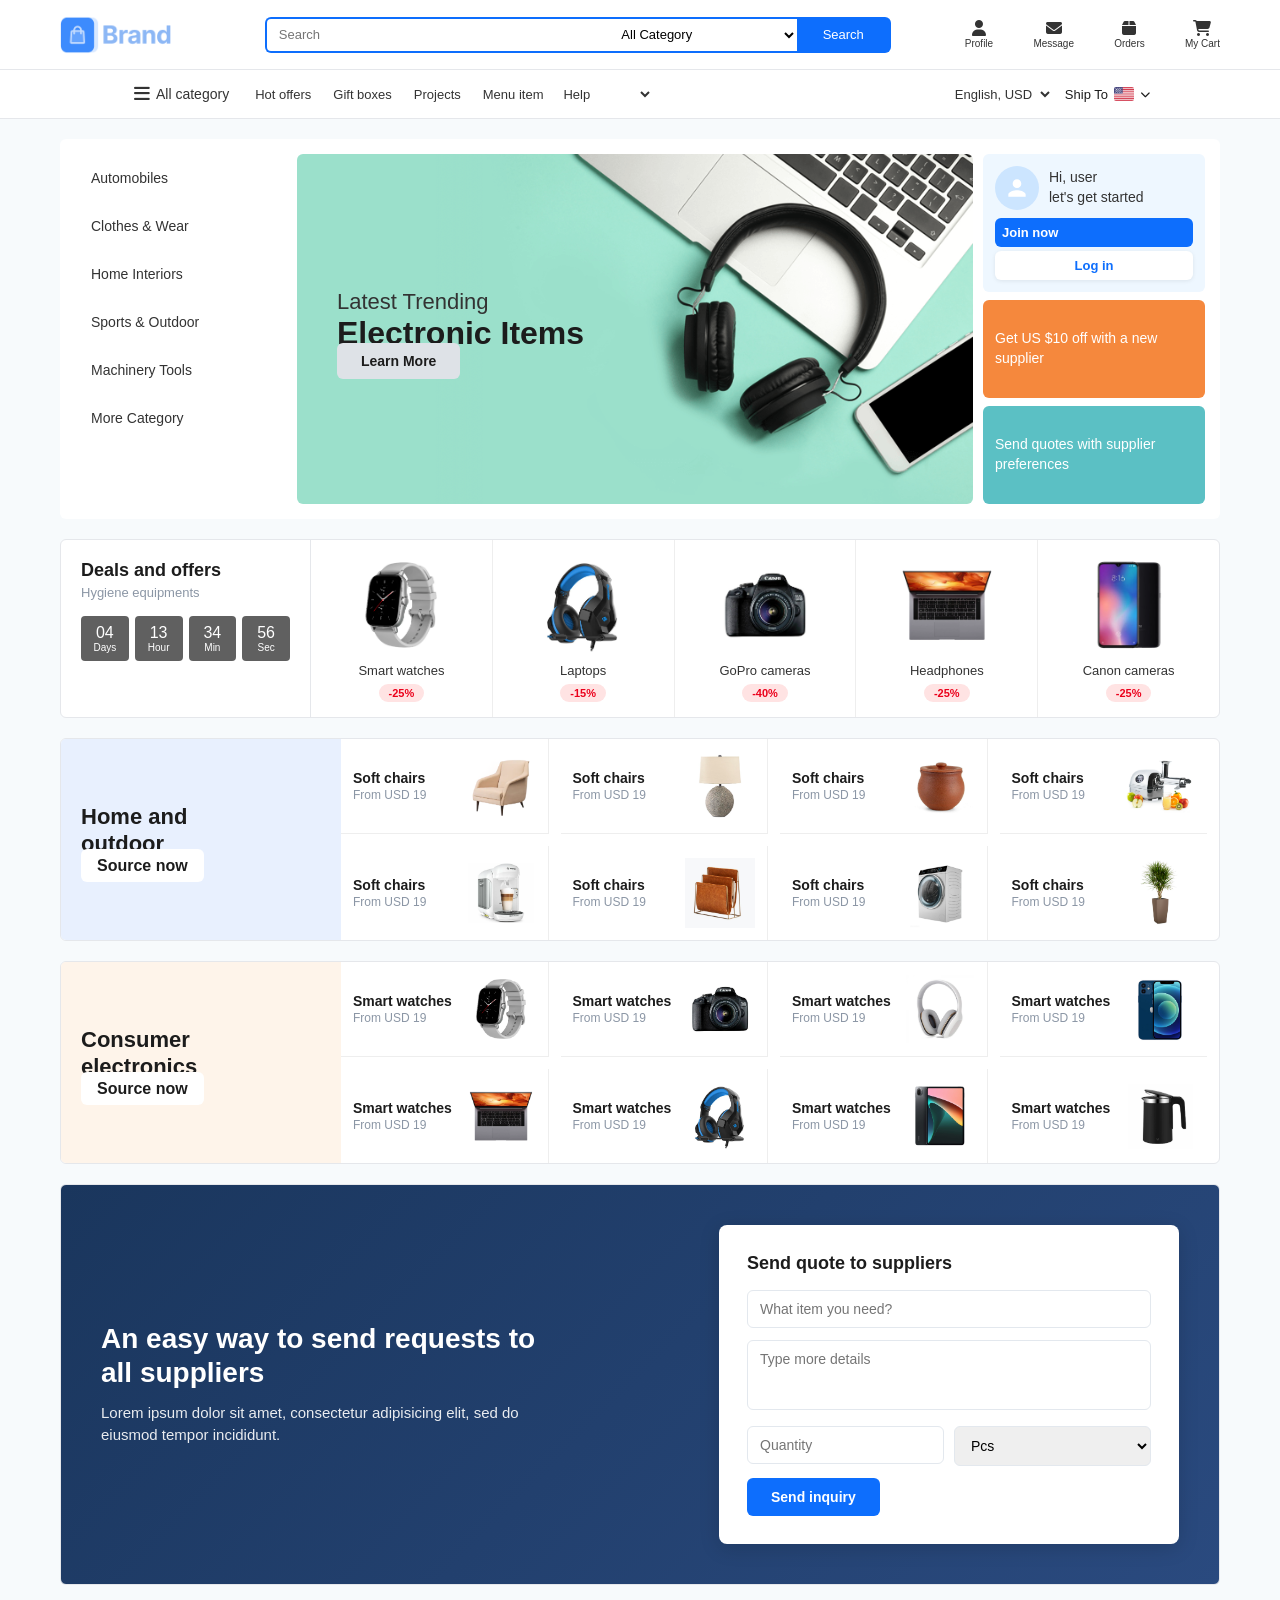
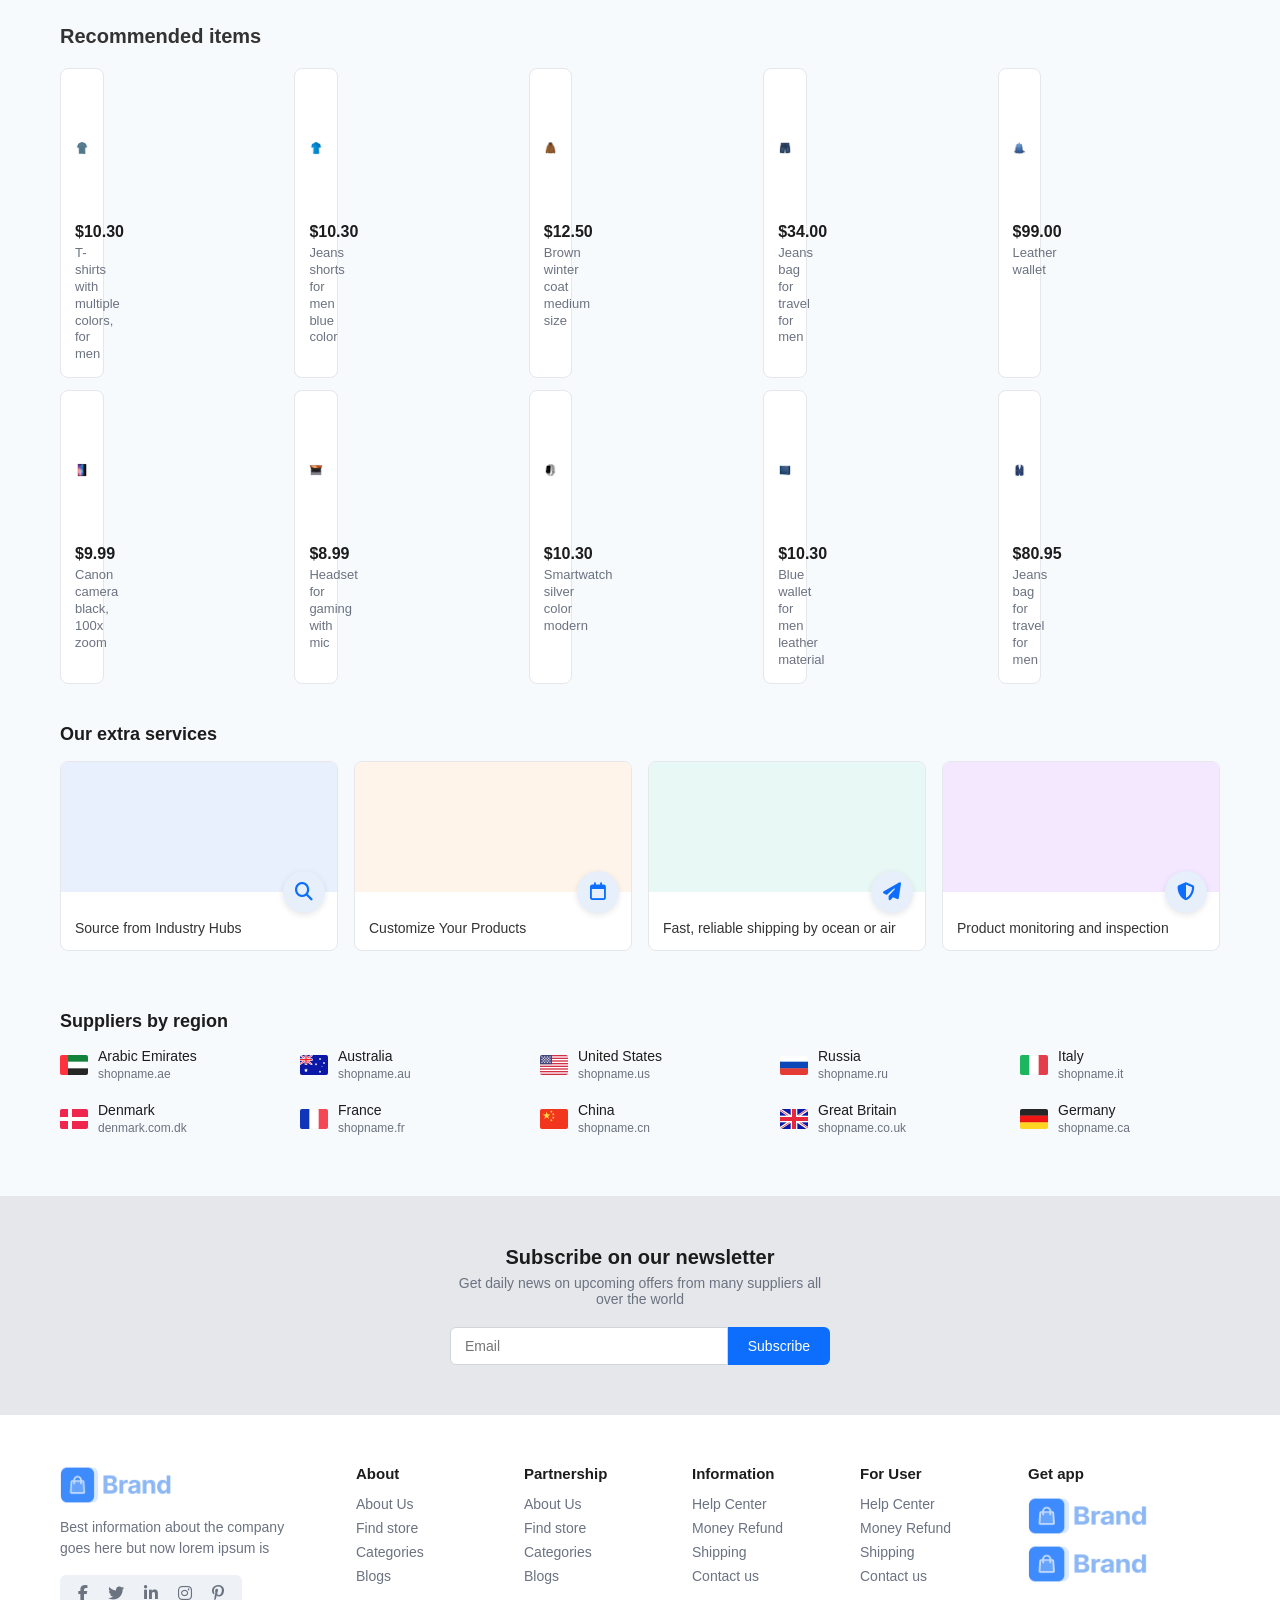
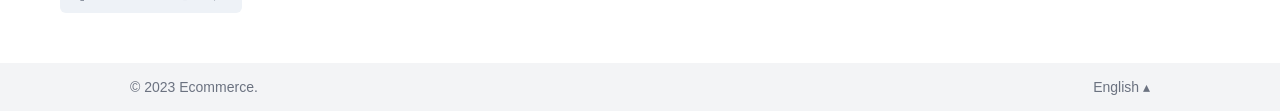
==== commit 4f191325: "fix: cart logic bugs, JS modernization, accessibility, responsive base styles, HTML validation" ====
--- a/index.html
+++ b/index.html
@@ -1,3 +1,4 @@
+
 <!DOCTYPE html>
 <html lang="en">
 <head>
@@ -50,9 +51,7 @@
 <div class="main-nav">
   <div class="main-nav-inner">
     <div class="nav-left">
-      <button class="hamburger">
-        <a href="list_view.html"><i class="fas fa-bars"></i><span> All category</span></a>
-      </button>
+      <a href="list_view.html" class="hamburger"><i class="fas fa-bars"></i><span> All category</span></a>
       <ul class="nav-links">
         <li><a href="list_view.html">Hot offers</a></li>
         <li><a href="list_view.html">Gift boxes</a></li>
@@ -89,24 +88,24 @@
   </div>
 </div>
 
-<div class="hero_section">
+<main><div class="hero_section">
 
   <div class="section1">
     <div class="type_list">
       <ul>
-        <li><a href="#">Automobiles</a></li>
-        <li><a href="#">Clothes & Wear</a></li>
-        <li><a href="#">Home Interiors</a></li>
-        <li><a href="#">Sports & Outdoor</a></li>
-        <li><a href="#">Machinery Tools</a></li>
-        <li><a href="#">More Category</a></li>
+        <li><a href="list_view.html">Automobiles</a></li>
+        <li><a href="list_view.html">Clothes & Wear</a></li>
+        <li><a href="list_view.html">Home Interiors</a></li>
+        <li><a href="list_view.html">Sports & Outdoor</a></li>
+        <li><a href="list_view.html">Machinery Tools</a></li>
+        <li><a href="list_view.html">More Category</a></li>
       </ul>
     </div>
     <div class="image_sec">
       <div class="img_content">
         <p class="p">Latest Trending</p>
-        <h2>Electronic Items</h2>
-        <button class="learn-more">Learn More</button>
+        <h1>Electronic Items</h1>
+        <a href="list_view.html" class="learn-more">Learn More</a>
       </div>
     </div>
     <div class="widget-container">
@@ -118,7 +117,7 @@
           <div class="greeting">Hi, user<br>let's get started</div>
         </div>
         <div class="btn-group">
-          <button class="btn btn-primary">Join now</button>
+          <a href="list_view.html" class="btn btn-primary">Join now</a>
           <button class="btn btn-secondary">Log in</button>
         </div>
       </div>
@@ -175,7 +174,7 @@
     <div class="banner-side" style="background:#e8f0fe;">
       <div class="banner_content">
         <h3>Home and <br> outdoor</h3>
-        <button class="source-btn">Source now</button>
+        <a href="list_view.html" class="source-btn">Source now</a>
       </div>
     </div>
     <div class="items-container-flex">
@@ -218,7 +217,7 @@
     <div class="banner-side" style="background:#fef4ea;">
       <div class="banner_content">
         <h3>Consumer <br> electronics</h3>
-        <button class="source-btn">Source now</button>
+        <a href="list_view.html" class="source-btn">Source now</a>
       </div>
     </div>
     <div class="items-container-flex">
@@ -339,7 +338,7 @@
     </div>
   </div>
 
-</div>
+</div></main>
 
 <div class="newsletter">
   <div class="newsletter-inner">
--- a/style.css
+++ b/style.css
@@ -1,3 +1,20 @@
+:root {
+  --color-primary: #0d6efd;
+  --color-primary-hover: #0b5ed7;
+  --color-accent: #fa3434;
+  --color-success: #00b517;
+  --color-bg: #f7fafc;
+  --color-white: #fff;
+  --color-text: #1c1c1c;
+  --color-muted: #6b7280;
+  --color-border: #e5e7eb;
+  --radius-sm: 6px;
+  --radius-md: 8px;
+  --radius-lg: 12px;
+  --shadow-sm: 0 1px 2px rgba(0,0,0,.06);
+  --shadow-md: 0 2px 8px rgba(0,0,0,.08);
+}
+
 * {
   margin: 0;
   padding: 0;
@@ -6,8 +23,8 @@
 
 body {
   font-family: -apple-system, BlinkMacSystemFont, "Segoe UI", Roboto, Helvetica, Arial, sans-serif;
-  background: #f7fafc;
-  color: #1c1c1c;
+  background: var(--color-bg);
+  color: var(--color-text);
   width: 100%;
 }
 
@@ -1823,3 +1840,65 @@
 }
 
 #drawer-overlay.show { opacity: 1; pointer-events: auto; }
+
+:focus-visible {
+  outline: 2px solid var(--color-primary);
+  outline-offset: 2px;
+}
+
+.sr-only {
+  position: absolute;
+  width: 1px;
+  height: 1px;
+  overflow: hidden;
+  clip: rect(0,0,0,0);
+  white-space: nowrap;
+  border: 0;
+}
+
+.cart-empty-msg {
+  text-align: center;
+  padding: 40px 0;
+  color: var(--color-muted);
+}
+
+@media (max-width: 1280px) {
+  #header, .hero_section, .newsletter-inner, .cart-page,
+  .listing-container, .product-detail-container, .footer {
+    padding-left: 60px;
+    padding-right: 60px;
+  }
+  .items-container-flex { gap: 12px; }
+  .items-container-flex .flex-item { width: calc(25% - 12px); }
+  .grid-container { gap: 12px; }
+  .grid-container .product-card1 { width: calc(25% - 12px); }
+}
+
+@media (max-width: 1024px) {
+  #header, .hero_section, .newsletter-inner, .cart-page,
+  .listing-container, .product-detail-container, .footer {
+    padding-left: 32px;
+    padding-right: 32px;
+  }
+  .search_bar { display: none; }
+  .ham { display: block; }
+  .main-nav .hamburger, .main-nav .nav-links { display: none; }
+  .nav-right select { display: none; }
+  .section1 { flex-direction: column; }
+  .image_sec { min-height: 260px; }
+  .widget-container { flex-direction: row; }
+  .items-container-flex .flex-item { width: calc(33.33% - 12px); }
+  .grid-container .product-card1 { width: calc(33.33% - 12px); }
+  .listing-layout { flex-direction: column; }
+  .sidebar { width: 100%; }
+  .cart-grid { flex-direction: column; }
+  .cart-sidebar { width: 100%; }
+  .detail-layout { flex-direction: column; }
+  .supplier-card { width: 100%; }
+  .detail-bottom { flex-direction: column; }
+  .detail-sidebar { width: 100%; }
+  .footer-grid { grid-template-columns: repeat(3, 1fr); }
+  .services-grid { grid-template-columns: repeat(2, 1fr); }
+}
+
+
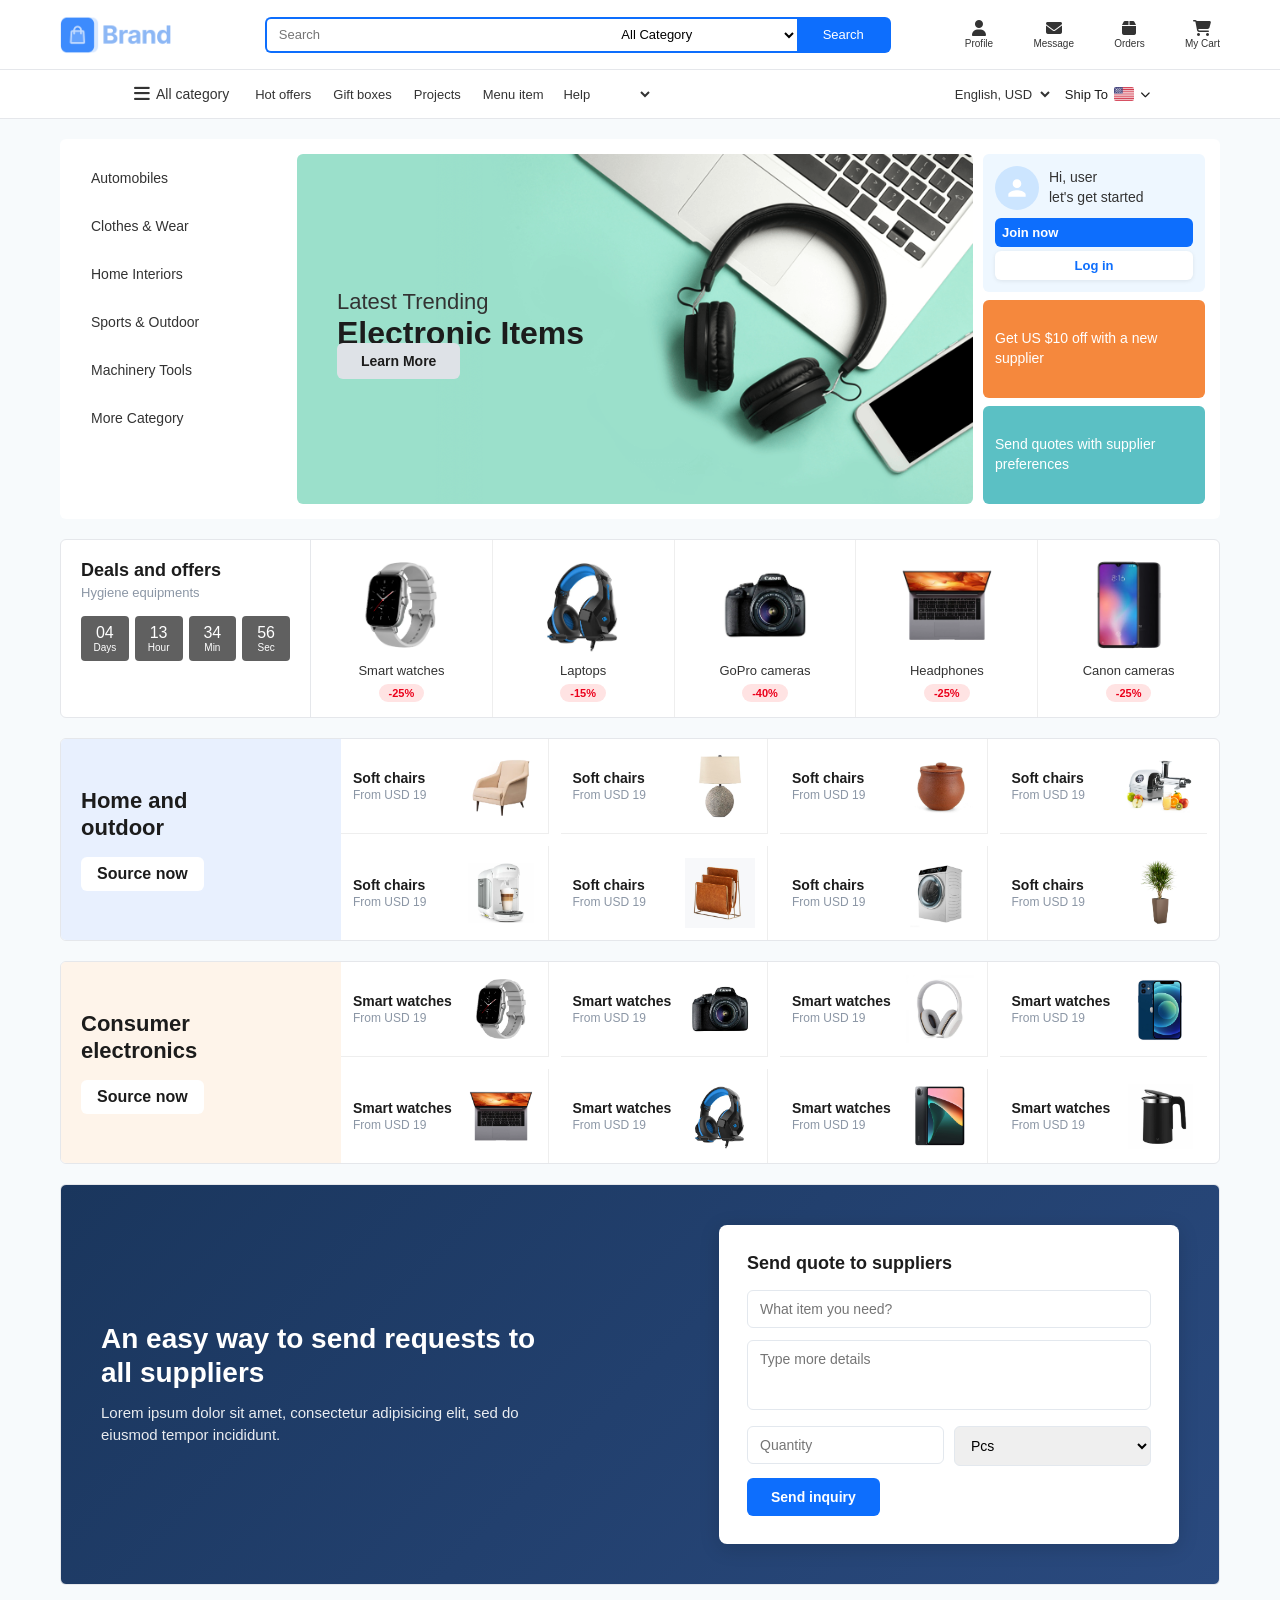
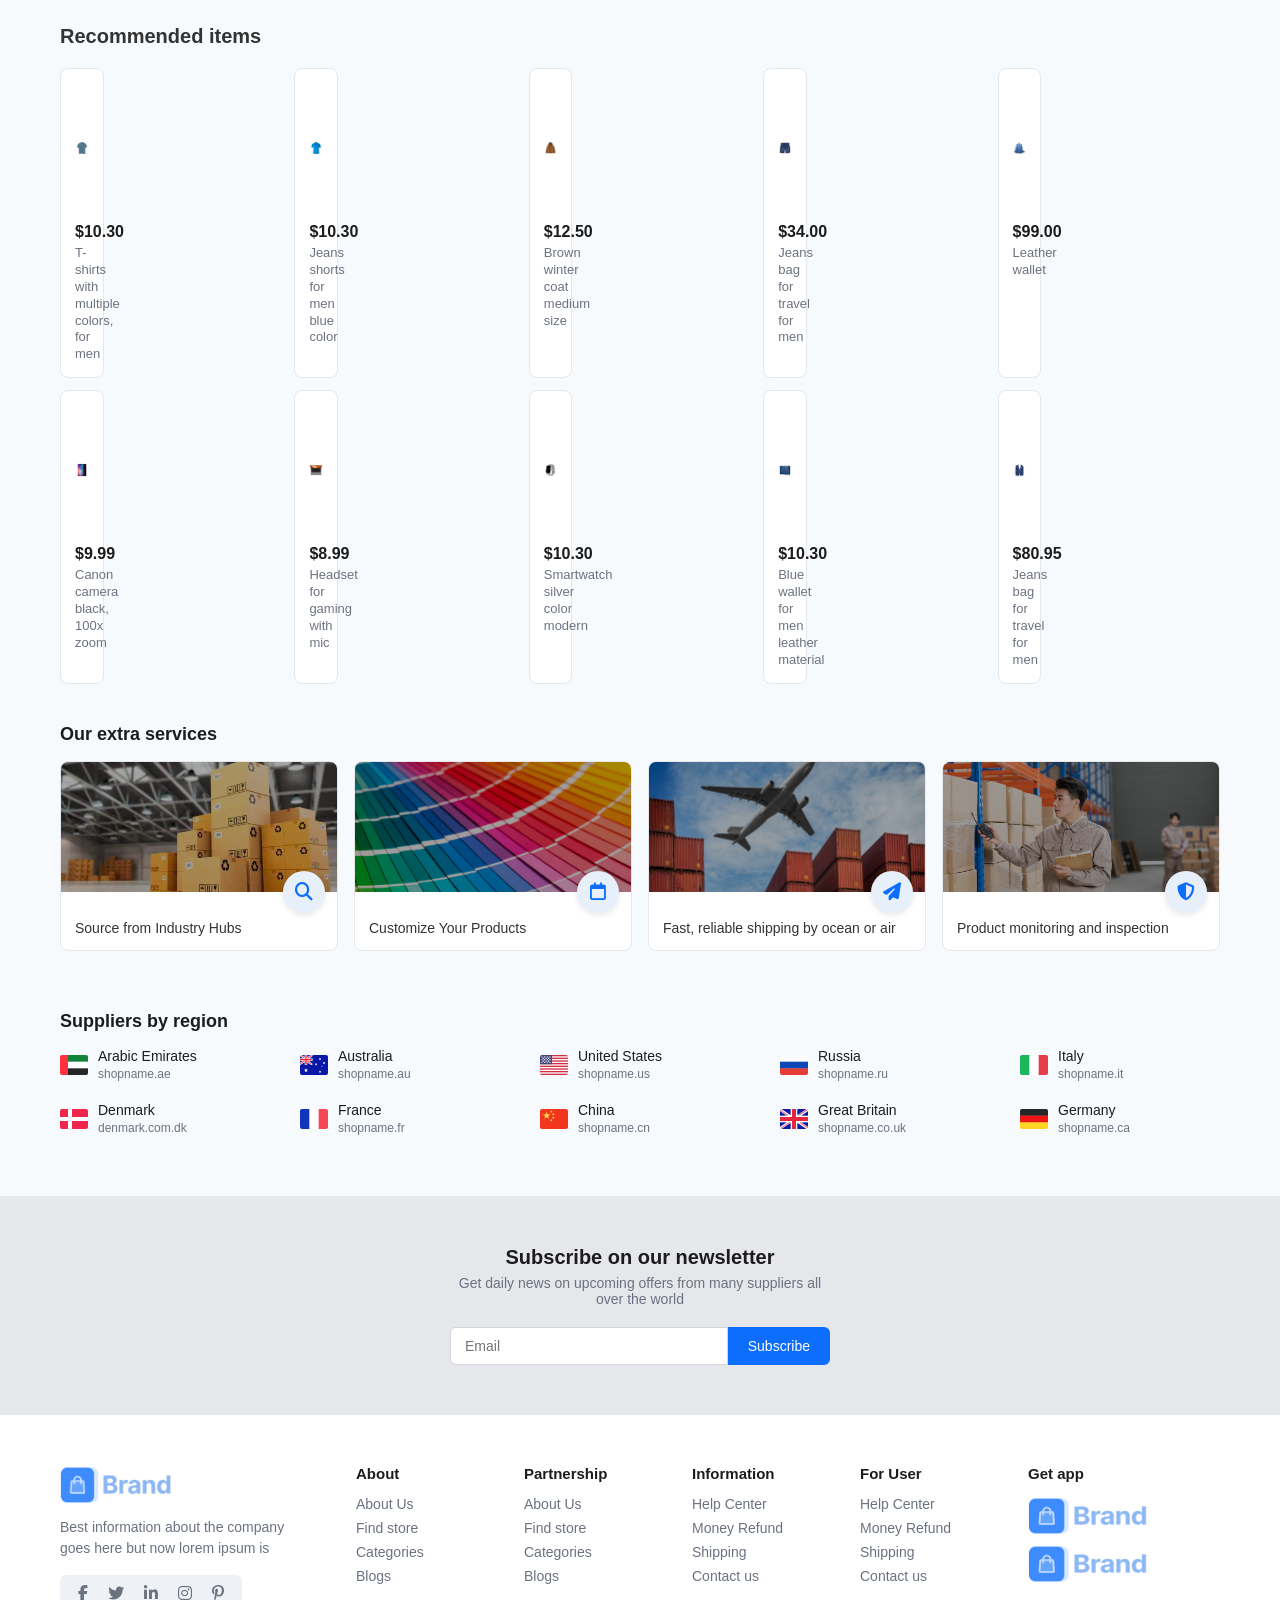
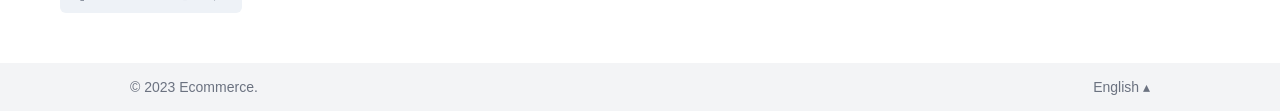
==== commit 541031f0: "fix: service card images, source-btn display, responsive cleanup, professional README" ====
--- a/index.html
+++ b/index.html
@@ -296,25 +296,25 @@
     <h3>Our extra services</h3>
     <div class="services-grid">
       <div class="service-card">
-        <div class="service-img" style="background:#e8f0fe;">
+        <div class="service-img" style="background-image: url('assets/Layout1/Image/services/service-industry-hubs.png');">
           <div class="service-icon"><i class="fa-solid fa-magnifying-glass"></i></div>
         </div>
         <div class="service-body">Source from Industry Hubs</div>
       </div>
       <div class="service-card">
-        <div class="service-img" style="background:#fef4ea;">
+        <div class="service-img" style="background-image: url('assets/Layout1/Image/services/service-customize.png');">
           <div class="service-icon"><i class="fa-regular fa-calendar"></i></div>
         </div>
         <div class="service-body">Customize Your Products</div>
       </div>
       <div class="service-card">
-        <div class="service-img" style="background:#e8f8f5;">
+        <div class="service-img" style="background-image: url('assets/Layout1/Image/services/service-shipping.png');">
           <div class="service-icon"><i class="fa-solid fa-paper-plane"></i></div>
         </div>
         <div class="service-body">Fast, reliable shipping by ocean or air</div>
       </div>
       <div class="service-card">
-        <div class="service-img" style="background:#f3e8ff;">
+        <div class="service-img" style="background-image: url('assets/Layout1/Image/services/service-monitoring.png');">
           <div class="service-icon"><i class="fa-solid fa-shield-halved"></i></div>
         </div>
         <div class="service-body">Product monitoring and inspection</div>
--- a/style.css
+++ b/style.css
@@ -468,6 +468,7 @@
 }
 
 .source-btn {
+  display: inline-block;
   background: #fff;
   border: none;
   padding: 8px 16px;
@@ -475,6 +476,8 @@
   margin-top: 16px;
   font-weight: 600;
   cursor: pointer;
+  text-decoration: none;
+  color: #1c1c1c;
   transition: all 0.3s;
 }
 
@@ -668,6 +671,12 @@
   background-size: cover;
   background-position: center;
   position: relative;
+}
+.service-img::before {
+  content: '';
+  position: absolute;
+  inset: 0;
+  background: rgba(0,0,0,0.35);
 }
 
 .service-icon {
@@ -1863,8 +1872,7 @@
 }
 
 @media (max-width: 1280px) {
-  #header, .hero_section, .newsletter-inner, .cart-page,
-  .listing-container, .product-detail-container, .footer {
+  #header, .hero_section, .newsletter-inner, .footer {
     padding-left: 60px;
     padding-right: 60px;
   }
@@ -1875,30 +1883,30 @@
 }
 
 @media (max-width: 1024px) {
-  #header, .hero_section, .newsletter-inner, .cart-page,
-  .listing-container, .product-detail-container, .footer {
+  #header, .hero_section, .newsletter-inner, .footer {
     padding-left: 32px;
     padding-right: 32px;
   }
   .search_bar { display: none; }
   .ham { display: block; }
-  .main-nav .hamburger, .main-nav .nav-links { display: none; }
-  .nav-right select { display: none; }
+  .main-nav .hamburger, .main-nav .nav-links, .nav-right select { display: none; }
   .section1 { flex-direction: column; }
   .image_sec { min-height: 260px; }
-  .widget-container { flex-direction: row; }
+  .section1 .type_list { display: none; }
+  .widget-container { flex-direction: row; justify-content: center; flex-wrap: wrap; }
+  .widget-container .card { width: calc(50% - 8px); }
   .items-container-flex .flex-item { width: calc(33.33% - 12px); }
   .grid-container .product-card1 { width: calc(33.33% - 12px); }
-  .listing-layout { flex-direction: column; }
-  .sidebar { width: 100%; }
-  .cart-grid { flex-direction: column; }
-  .cart-sidebar { width: 100%; }
-  .detail-layout { flex-direction: column; }
-  .supplier-card { width: 100%; }
-  .detail-bottom { flex-direction: column; }
-  .detail-sidebar { width: 100%; }
   .footer-grid { grid-template-columns: repeat(3, 1fr); }
   .services-grid { grid-template-columns: repeat(2, 1fr); }
-}
-
-
+  .suppliers-grid { grid-template-columns: repeat(5, 1fr); }
+  .section-wrapper .banner-side { padding: 20px; min-height: 100px; }
+  .section-wrapper .banner-side h3 { font-size: 18px; }
+  .inquiry-form-card { max-width: 100%; }
+  .deals-flex-container { gap: 12px; }
+  .deal-item { width: calc(20% - 12px); }
+}
+
+
+
+
